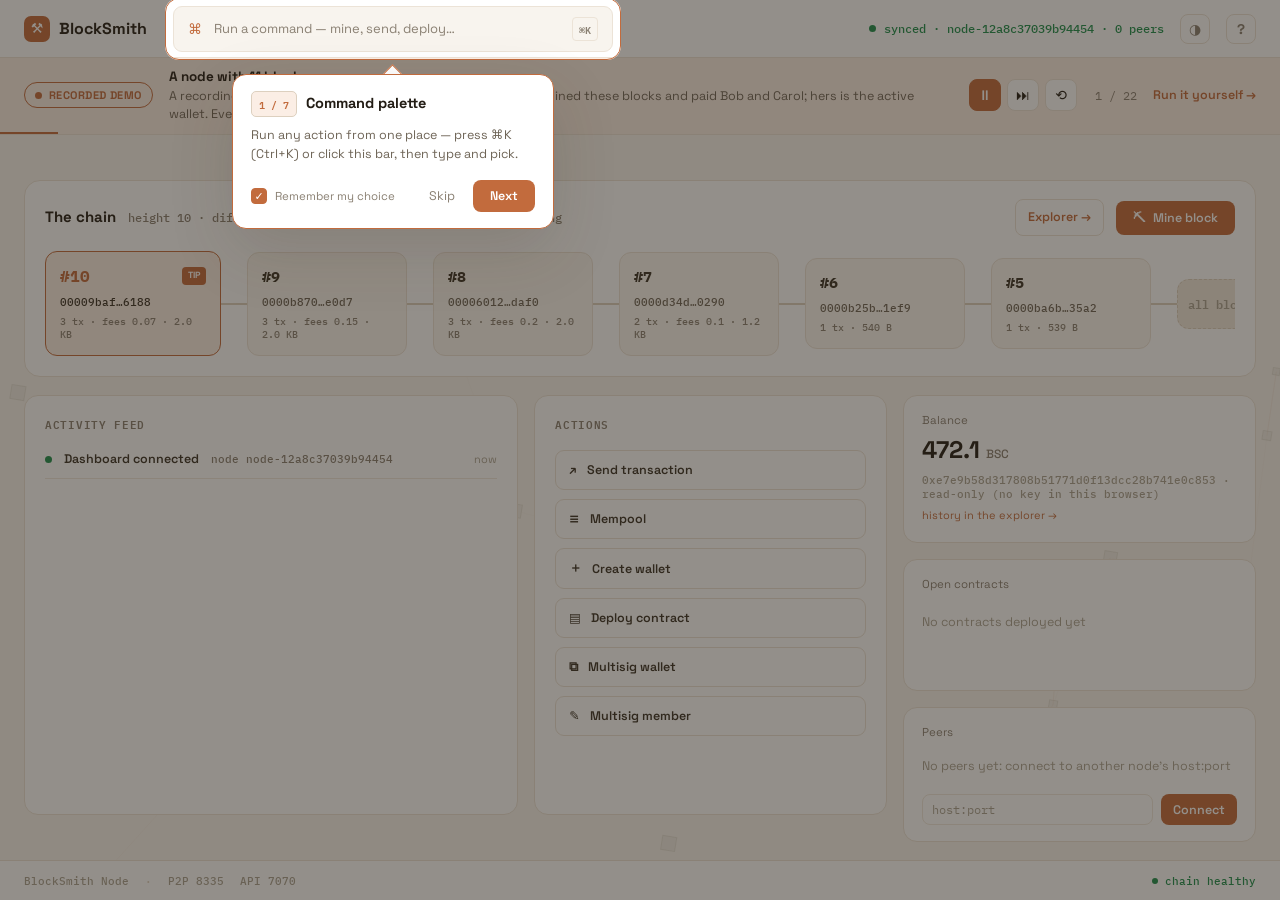
==== docs/demo/index.html @ db87a7ed "feat(demo): the published demo: a real recording under docs/demo, links, docs #401 docs/demo is the " ====
<!DOCTYPE html>
<html lang="en">
<head>
    <meta charset="UTF-8">
    <meta name="viewport" content="width=device-width, initial-scale=1.0">
    <title>BlockSmith Demo: a recorded node</title>
    <meta name="description" content="The BlockSmith dashboard replaying what a real node answered: blocks, transactions, contracts, a second node and a reorganisation.">
    <link rel="preconnect" href="https://fonts.googleapis.com">
    <link rel="preconnect" href="https://fonts.gstatic.com" crossorigin>
    <link href="https://fonts.googleapis.com/css2?family=Space+Grotesk:wght@400;500;600;700&family=IBM+Plex+Mono:wght@400;500;600&display=swap" rel="stylesheet">
    <link rel="stylesheet" href="style.css">
    <link rel="stylesheet" href="demo.css">
    <script>
        // Set the theme before first paint to avoid a flash of the wrong palette.
        (function () {
            var t;
            try { t = localStorage.getItem("bs_theme"); } catch (e) {}
            if (!t) t = (window.matchMedia && window.matchMedia("(prefers-color-scheme: light)").matches) ? "light" : "dark";
            if (t === "light") document.documentElement.setAttribute("data-theme", "light");
        })();
    </script>
</head>
<body>
<div id="app">
    <canvas id="bg" aria-hidden="true"></canvas>

    <!-- TOP BAR -->
    <header class="topbar">
        <div class="brand">
            <span class="brand-mark" aria-hidden="true">&#9874;</span>BlockSmith
        </div>

        <button id="palette-trigger" class="palette-trigger" data-tour="palette" type="button">
            <span class="palette-icon" aria-hidden="true">&#8984;</span>
            <span class="palette-placeholder">Run a command &mdash; mine, send, deploy&hellip;</span>
            <span class="kbd">&#8984;K</span>
        </button>

        <div id="sync" class="sync">
            <span class="dot dot-green"></span><span id="sync-text">connecting&hellip;</span>
        </div>

        <button id="lock-btn" class="lock-btn" type="button" hidden></button>
        <button id="theme-toggle" class="icon-btn" type="button" title="Toggle light / dark">&#9681;</button>
        <button id="help-btn" class="icon-btn" type="button" title="Restart the tour">?</button>
    </header>

    <!-- MAIN -->
    <main class="main">
        <div id="deck" class="main-inner">

            <!-- CHAIN HERO -->
            <section class="hero" data-tour="chain">
                <div class="hero-head">
                    <span class="hero-title">The chain</span>
                    <span id="hero-meta" class="hero-meta mono"></span>
                    <a id="explore-link" class="hero-explore" href="#/blocks" data-tour="explore">Explorer &rarr;</a>
                    <button id="mine-btn" class="btn-accent" type="button">
                        <span aria-hidden="true">&#9935;</span> Mine block
                    </button>
                </div>
                <div id="chain-row" class="chain-row"></div>
            </section>

            <!-- BOTTOM GRID -->
            <div class="grid">
                <section class="panel feed" data-tour="feed">
                    <div class="panel-label">Activity feed</div>
                    <div id="feed-list" class="scroll-col"></div>
                </section>

                <section class="panel actions" data-tour="actions">
                    <div class="panel-label">Actions</div>
                    <button class="action-btn" data-action="send" type="button"><span aria-hidden="true">&#8599;</span> Send transaction</button>
                    <button class="action-btn" data-action="mempool" type="button"><span aria-hidden="true">&#8801;</span> Mempool</button>
                    <button class="action-btn" data-action="wallet" type="button"><span aria-hidden="true">&#65291;</span> Create wallet</button>
                    <button class="action-btn" data-action="deploy" type="button"><span aria-hidden="true">&#9636;</span> Deploy contract</button>
                    <button class="action-btn" data-action="multisig" type="button"><span aria-hidden="true">&#10697;</span> Multisig wallet</button>
                    <button class="action-btn" data-action="member" type="button"><span aria-hidden="true">&#9998;</span> Multisig member</button>
                </section>

                <section class="side" data-tour="side">
                    <div class="panel balance-card">
                        <div class="card-label">Balance</div>
                        <div class="balance-value"><span id="balance-amount">&mdash;</span> <span class="balance-unit">BSC</span></div>
                        <div id="balance-address" class="mono balance-address">no active wallet</div>
                        <a id="balance-explore" class="x-link balance-explore" href="#/blocks" hidden>history in the explorer &rarr;</a>
                    </div>
                    <div class="panel contracts-card">
                        <div class="card-label">Open contracts</div>
                        <div id="contract-list" class="scroll-col"></div>
                    </div>
                    <div class="panel peers-card" data-tour="peers">
                        <div class="card-label">Peers <span id="peer-count" class="peer-count"></span></div>
                        <div id="peer-list" class="scroll-col"></div>
                        <form id="peer-form" class="peer-form" autocomplete="off">
                            <input id="peer-address" class="mono" type="text" placeholder="host:port" aria-label="Peer address (host:port)" spellcheck="false">
                            <button id="peer-connect" class="btn-accent" type="submit">Connect</button>
                        </form>
                    </div>
                </section>
            </div>

        </div>

        <!-- EXPLORER (Sprint 27b): shown instead of the deck for #/blocks, #/block/N, #/tx/ID, #/address/A -->
        <div id="explorer" class="main-inner explorer" hidden>
            <div class="x-head">
                <a class="x-back" href="#/">&larr; Dashboard</a>
                <a class="x-home" href="#/blocks">Explorer</a>
                <form id="explorer-search" class="x-search" autocomplete="off">
                    <input id="explorer-query" class="mono" type="search" placeholder="Block height, block hash, transaction id or address" aria-label="Search the chain" spellcheck="false">
                    <button class="btn-accent" type="submit">Search</button>
                </form>
            </div>
            <div id="explorer-body"></div>
        </div>
    </main>

    <!-- FOOTER -->
    <footer class="footer">
        <div class="footer-inner mono">
            <span>BlockSmith Node</span>
            <span class="footer-sep">&middot;</span>
            <span id="footer-p2p">P2P &mdash;</span>
            <span id="footer-api">API &mdash;</span>
            <span id="footer-health" class="footer-health"><span class="dot dot-green"></span>chain healthy</span>
        </div>
    </footer>

    <!-- Overlay roots: palette, drawer, toast, tour are built by app.js -->
    <div id="overlay-root"></div>
</div>

<!-- The recorded demo (Sprint 28): built by DemoSite, do not edit. recording.js is what a real node
     answered; demo.js answers the dashboard from it. app.js is the node's dashboard, unchanged. -->
<script src="recording.js"></script>
<script src="demo.js"></script>
<script src="app.js"></script>
</body>
</html>
---- docs/demo/style.css ----
/*
 * BlockSmith dashboard - "command deck" redesign.
 *
 * Single-screen layout: top bar / centered main (chain hero + bottom grid) /
 * footer, over a background canvas. Two themes (Clay dark / Clay) expressed as
 * CSS-variable palettes keyed by role; the light theme overrides on
 * :root[data-theme="light"]. app.js flips data-theme on <html>.
 */

:root {
    /* Clay dark (default) */
    --bg: #12100c;
    --card: #1c1712;
    --border: #2e2820;
    --divider: #241f18;
    --soft: #3a3226;
    --chip: #191510;
    --dashed: #181410;
    --tint: #251a11;
    --accent: #e0894c;
    --accent-hover: #ed975a;
    --on-accent: #20120a;
    --text: #f0ebe2;
    --text-soft: #ddd4c5;
    --text-mid: #b0a794;
    --muted: #8f8677;
    --muted2: #6f675a;
    --hover-border: #4a4030;
    --green: #6fd6a0;
    --amber: #e0a24e;
    --hash-tag-bg: #17271d;
    --err-bg: #2a140e;
    --err-border: #4a231a;
    --err-text: #f08a6a;

    --shadow-lg: 0 24px 70px rgba(0, 0, 0, .6);
    --shadow-drawer: -20px 0 60px rgba(0, 0, 0, .5);
    --shadow-toast: 0 16px 44px rgba(0, 0, 0, .5);
    --shadow-bubble: 0 22px 64px rgba(0, 0, 0, .6);
    --dim: rgba(8, 6, 4, .74);
    --backdrop: rgba(8, 6, 4, .62);

    /* Background canvas node/line colour (accent + muted RGB triples). */
    --canvas-accent: 224, 137, 76;
    --canvas-muted: 126, 114, 96;

    --font-ui: 'Space Grotesk', system-ui, -apple-system, 'Segoe UI', Roboto, sans-serif;
    --font-mono: 'IBM Plex Mono', ui-monospace, 'Cascadia Code', Consolas, monospace;
}

:root[data-theme="light"] {
    /* Clay (light) */
    --bg: #f8f4ee;
    --card: #ffffff;
    --border: #ece3d7;
    --divider: #f0e9de;
    --soft: #ddd0bf;
    --chip: #faf6f0;
    --dashed: #f1e9dd;
    --tint: #fbeee5;
    --accent: #c26b3d;
    --accent-hover: #b25f31;
    --on-accent: #ffffff;
    --text: #221c14;
    --text-soft: #3a3226;
    --text-mid: #6e6456;
    --muted: #8a8073;
    --muted2: #aba393;
    --hover-border: #d8cbb8;
    --green: #1f8f4e;
    --amber: #d08a2a;
    --hash-tag-bg: #e3f3ea;
    --err-bg: #fdeee2;
    --err-border: #f0cdb6;
    --err-text: #b23c1e;

    --shadow-lg: 0 24px 70px rgba(70, 52, 34, .16);
    --shadow-drawer: -20px 0 60px rgba(70, 52, 34, .16);
    --shadow-toast: 0 16px 44px rgba(70, 52, 34, .16);
    --shadow-bubble: 0 22px 64px rgba(70, 52, 34, .16);
    --dim: rgba(40, 32, 22, .5);
    --backdrop: rgba(40, 32, 22, .4);

    --canvas-accent: 194, 107, 61;
    --canvas-muted: 171, 163, 147;
}

* { box-sizing: border-box; }

html, body { margin: 0; height: 100%; }

body {
    background: var(--bg);
    color: var(--text);
    font-family: var(--font-ui);
    line-height: 1.5;
}

.mono { font-family: var(--font-mono); }

::placeholder { color: var(--muted2); }

#app {
    height: 100vh;
    display: flex;
    flex-direction: column;
    background: var(--bg);
    color: var(--text);
    overflow: hidden;
    position: relative;
}

#bg {
    position: absolute;
    inset: 0;
    width: 100%;
    height: 100%;
    z-index: 0;
    pointer-events: none;
}

/* ===== Keyframes ===== */
@keyframes bsPulse { 0%, 100% { opacity: 1; } 50% { opacity: .35; } }
@keyframes bsIn { from { opacity: 0; transform: translateY(8px); } to { opacity: 1; transform: none; } }
@keyframes bsDrawer { from { transform: translateX(24px); opacity: 0; } to { transform: none; opacity: 1; } }
@keyframes bsToast { from { transform: translateY(16px); opacity: 0; } to { transform: none; opacity: 1; } }

/* ===== Shared bits ===== */
.dot {
    width: 7px;
    height: 7px;
    border-radius: 50%;
    flex: none;
    display: inline-block;
}
.dot-green { background: var(--green); }
.dot-accent { background: var(--accent); }
.dot-amber { background: var(--amber); }

.btn-accent {
    background: var(--accent);
    color: var(--on-accent);
    border: none;
    border-radius: 8px;
    padding: 9px 17px;
    font-family: inherit;
    font-weight: 600;
    font-size: 12.5px;
    cursor: pointer;
    display: inline-flex;
    align-items: center;
    gap: 7px;
}
.btn-accent:hover { background: var(--accent-hover); }

.icon-btn {
    width: 30px;
    height: 30px;
    flex: none;
    border-radius: 8px;
    border: 1px solid var(--border);
    background: transparent;
    color: var(--muted);
    font-family: inherit;
    font-weight: 700;
    font-size: 14px;
    cursor: pointer;
}
.icon-btn:hover { border-color: var(--accent); color: var(--accent); }

/* ===== Top bar ===== */
.topbar {
    height: 58px;
    flex: none;
    background: var(--card);
    border-bottom: 1px solid var(--border);
    display: flex;
    align-items: center;
    padding: 0 24px;
    gap: 16px;
    position: relative;
    z-index: 1;
}

.brand {
    display: flex;
    align-items: center;
    gap: 9px;
    font-weight: 700;
    font-size: 16px;
}
.brand-mark {
    width: 26px;
    height: 26px;
    border-radius: 7px;
    background: var(--accent);
    color: var(--on-accent);
    display: flex;
    align-items: center;
    justify-content: center;
    font-size: 14px;
}

.palette-trigger {
    flex: 1;
    max-width: 440px;
    margin-left: 10px;
    display: flex;
    align-items: center;
    gap: 12px;
    background: var(--bg);
    border: 1px solid var(--border);
    border-radius: 9px;
    padding: 10px 14px;
    cursor: pointer;
    font-family: inherit;
    text-align: left;
}
.palette-trigger:hover { border-color: var(--hover-border); }
.palette-icon { font-size: 14px; color: var(--accent); }
.palette-placeholder { font-size: 13px; color: var(--muted); }
.kbd {
    margin-left: auto;
    font: 600 10px var(--font-mono);
    color: var(--muted);
    border: 1px solid var(--border);
    border-radius: 4px;
    padding: 2px 6px;
}

.sync {
    margin-left: auto;
    display: flex;
    align-items: center;
    gap: 8px;
    font: 500 12px var(--font-mono);
    color: var(--green);
}
.sync .dot { animation: bsPulse 2.6s ease-in-out infinite; }
.sync.stale { color: var(--err-text); }
.sync.stale .dot { background: var(--err-text); animation: none; }

/* ===== Main ===== */
.main {
    flex: 1;
    min-height: 0;
    overflow: auto;
    display: flex;
    position: relative;
    z-index: 1;
}
.main-inner {
    width: 100%;
    max-width: 1560px;
    margin: auto;
    padding: 24px;
    display: flex;
    flex-direction: column;
    gap: 18px;
}

/* ===== Chain hero ===== */
.hero {
    background: var(--card);
    border: 1px solid var(--border);
    border-radius: 16px;
    padding: 18px 20px;
    flex: none;
}
.hero-head {
    display: flex;
    align-items: center;
    gap: 12px;
    margin-bottom: 15px;
}
.hero-title { font-weight: 700; font-size: 15px; }
.hero-meta { font: 500 11.5px var(--font-mono); color: var(--muted); }
.hero-head .hero-explore { margin-left: auto; }
.hero-explore {
    font-weight: 600;
    font-size: 12.5px;
    color: var(--accent);
    text-decoration: none;
    padding: 8px 12px;
    border-radius: 8px;
    border: 1px solid var(--border);
    white-space: nowrap;
}
.hero-explore:hover { border-color: var(--accent); background: var(--tint); }

.chain-row {
    display: flex;
    align-items: center;
    gap: 0;
    overflow-x: auto;
    padding-bottom: 2px;
}
.conn { width: 26px; height: 2px; background: var(--soft); flex: none; }

.block {
    flex: none;
    border-radius: 12px;
    padding: 14px;
}
a.block { display: block; text-decoration: none; color: inherit; }
a.block:hover { border-color: var(--accent); }
a.genesis { display: block; text-decoration: none; }
a.genesis:hover { border-color: var(--accent); color: var(--accent); }
.block-older {
    width: 160px;
    background: var(--chip);
    border: 1px solid var(--border);
}
.block-tip {
    width: 176px;
    background: var(--tint);
    border: 1px solid var(--accent);
    animation: bsIn .3s ease both;
}
.block-top {
    display: flex;
    align-items: center;
    justify-content: space-between;
}
.block-num { font: 700 15px var(--font-mono); color: var(--text-soft); }
.block-tip .block-num { font-size: 16px; color: var(--accent); }
.tip-badge {
    font-size: 9px;
    font-weight: 700;
    color: var(--on-accent);
    background: var(--accent);
    padding: 2px 6px;
    border-radius: 4px;
}
.block-hash { font: 500 11px var(--font-mono); color: var(--text-mid); margin-top: 9px; word-break: break-all; }
.block-tip .block-hash { color: var(--text-soft); }
.block-meta { font: 500 10px var(--font-mono); color: var(--muted); margin-top: 6px; }

.genesis {
    width: 120px;
    flex: none;
    background: var(--dashed);
    border: 1px dashed var(--soft);
    border-radius: 12px;
    padding: 14px 8px;
    text-align: center;
    font: 600 12px var(--font-mono);
    color: var(--muted2);
}

/* ===== Bottom grid ===== */
.grid {
    display: grid;
    grid-template-columns: 1.4fr 1fr 1fr;
    gap: 16px;
    height: 420px;
}

.panel {
    background: var(--card);
    border: 1px solid var(--border);
    border-radius: 14px;
    padding: 18px 20px;
}

.panel-label {
    font: 600 10.5px var(--font-mono);
    color: var(--muted);
    text-transform: uppercase;
    letter-spacing: .7px;
    margin-bottom: 8px;
}

.feed, .actions { display: flex; flex-direction: column; min-height: 0; }
.actions { gap: 9px; }

.scroll-col {
    display: flex;
    flex-direction: column;
    overflow: auto;
}

/* Activity feed rows */
.feed-row {
    display: flex;
    align-items: center;
    gap: 12px;
    padding: 9px 0;
    border-bottom: 1px solid var(--divider);
}
.feed-title { font-weight: 600; font-size: 12.5px; color: var(--text-soft); flex: none; }
.feed-meta {
    font: 500 11px var(--font-mono);
    color: var(--muted);
    overflow: hidden;
    text-overflow: ellipsis;
    white-space: nowrap;
}
.feed-time { margin-left: auto; font-size: 11px; color: var(--muted2); flex: none; }
.feed-empty { font-size: 12.5px; color: var(--muted2); padding: 9px 0; }

/* Action buttons */
.action-btn {
    display: flex;
    align-items: center;
    gap: 10px;
    padding: 11px 13px;
    border-radius: 9px;
    border: 1px solid var(--border);
    background: transparent;
    font-family: inherit;
    font-weight: 600;
    font-size: 12.5px;
    color: var(--text-soft);
    cursor: pointer;
    text-align: left;
}
.action-btn:hover { border-color: var(--accent); background: var(--tint); }

/* Right column */
.side { display: flex; flex-direction: column; gap: 16px; min-height: 0; }
.balance-card { flex: none; padding: 16px 18px; }
.contracts-card { flex: 1; min-height: 132px; display: flex; flex-direction: column; padding: 16px 18px; }
.card-label { font-size: 11.5px; color: var(--muted); }
.contracts-card .card-label { margin-bottom: 10px; }
.balance-value { font-size: 24px; font-weight: 700; margin-top: 3px; }
.balance-unit { font-size: 12px; color: var(--muted); font-weight: 500; }
.balance-address { font: 500 10.5px var(--font-mono); color: var(--muted2); margin-top: 5px; word-break: break-all; cursor: pointer; }
.balance-address:hover { color: var(--accent); }

.contract-row {
    display: flex;
    align-items: center;
    gap: 8px;
    padding: 9px 0;
    border-bottom: 1px solid var(--divider);
    cursor: pointer;
}
.contract-row:hover { background: var(--tint); }
.contract-row.claimed { opacity: .6; cursor: default; }
.contract-row.claimed:hover { background: transparent; }
.contract-amount { font: 700 12px var(--font-mono); flex: none; }
.contract-tag {
    font-size: 8.5px;
    font-weight: 700;
    padding: 2px 6px;
    border-radius: 4px;
    flex: none;
}
.contract-tag.multi { color: var(--accent); background: var(--tint); }
.contract-tag.hash { color: var(--green); background: var(--hash-tag-bg); }
.contract-tag.other { color: var(--muted); background: var(--chip); }
.contract-id { margin-left: auto; font: 500 10.5px var(--font-mono); color: var(--muted2); flex: none; }
/* Peers (Sprint 26c) */
.peers-card { flex: none; display: flex; flex-direction: column; padding: 16px 18px; }
.peers-card .card-label { margin-bottom: 6px; }
.peers-card .scroll-col { max-height: 168px; }
.peer-count { font: 700 10.5px var(--font-mono); color: var(--accent); margin-left: 4px; }
.peer-row {
    display: flex;
    align-items: center;
    gap: 8px;
    padding: 7px 0;
    border-bottom: 1px solid var(--divider);
    min-width: 0;
}
.peer-dir { flex: none; width: 14px; font-weight: 700; text-align: center; }
.peer-dir.outbound { color: var(--accent); }
.peer-dir.inbound { color: var(--muted); }
.peer-address { font: 600 11.5px var(--font-mono); flex: 1; min-width: 0; overflow: hidden; text-overflow: ellipsis; white-space: nowrap; }
.peer-id { font: 500 10.5px var(--font-mono); color: var(--muted2); flex: none; }
.peer-state { font-size: 8.5px; font-weight: 700; padding: 2px 6px; border-radius: 4px; flex: none; background: var(--tint); color: var(--muted); text-transform: lowercase; }
.peer-form { display: flex; gap: 8px; margin-top: 10px; }
.peer-form input {
    flex: 1;
    min-width: 0;
    font-size: 12px;
    padding: 7px 9px;
    border-radius: 8px;
    border: 1px solid var(--divider);
    background: transparent;
    color: inherit;
    outline: none;
}
.peer-form input:focus { border-color: var(--accent); }
.peer-form button { flex: none; padding: 7px 12px; }

.contract-empty { font-size: 12.5px; color: var(--muted2); padding: 9px 0; }

/* ===== Footer ===== */
.footer {
    flex: none;
    height: 40px;
    background: var(--card);
    border-top: 1px solid var(--border);
    display: flex;
    align-items: center;
    justify-content: center;
    position: relative;
    z-index: 1;
}
.footer-inner {
    width: 100%;
    max-width: 1560px;
    padding: 0 24px;
    display: flex;
    align-items: center;
    gap: 16px;
    font: 500 11px var(--font-mono);
    color: var(--muted2);
}
.footer-sep { color: var(--soft); }
.footer-health { margin-left: auto; display: flex; align-items: center; gap: 7px; color: var(--green); }
.footer-health .dot { width: 6px; height: 6px; }
.footer-health.stale { color: var(--err-text); }
.footer-health.stale .dot { background: var(--err-text); }

/* ===== Command palette ===== */
.backdrop {
    position: fixed;
    inset: 0;
    background: var(--backdrop);
    backdrop-filter: blur(3px);
    z-index: 40;   /* below both the palette-wrap (51) and the drawer-wrap (41) */
}
.palette-wrap {
    position: fixed;
    inset: 0;
    display: flex;
    align-items: flex-start;
    justify-content: center;
    padding-top: 14vh;
    z-index: 51;
}
.palette {
    width: 560px;
    max-width: 90vw;
    background: var(--card);
    border: 1px solid var(--soft);
    border-radius: 14px;
    box-shadow: var(--shadow-lg);
    overflow: hidden;
    animation: bsIn .16s ease both;
}
.palette-search {
    display: flex;
    align-items: center;
    gap: 12px;
    padding: 16px 18px;
    border-bottom: 1px solid var(--border);
}
.palette-search .palette-icon { font-size: 16px; }
.palette-search input {
    flex: 1;
    background: transparent;
    border: none;
    outline: none;
    color: var(--text);
    font-family: inherit;
    font-size: 15px;
}
.palette-list { padding: 8px; max-height: 340px; overflow: auto; }
.cmd {
    display: flex;
    align-items: center;
    gap: 13px;
    padding: 11px 12px;
    border-radius: 9px;
    cursor: pointer;
}
.cmd:hover, .cmd.active { background: var(--tint); }
.cmd-icon {
    width: 30px;
    height: 30px;
    flex: none;
    display: flex;
    align-items: center;
    justify-content: center;
    border-radius: 8px;
    background: var(--tint);
    color: var(--accent);
    font-size: 14px;
}
.cmd-label { font-weight: 600; font-size: 13.5px; color: var(--text); }
.cmd-hint { font-size: 11.5px; color: var(--muted); }

/* ===== Side drawer ===== */
.drawer-wrap {
    position: fixed;
    inset: 0;
    display: flex;
    justify-content: flex-end;
    z-index: 41;
}
.drawer {
    width: 420px;
    max-width: 92vw;
    height: 100%;
    background: var(--card);
    border-left: 1px solid var(--soft);
    box-shadow: var(--shadow-drawer);
    padding: 24px;
    display: flex;
    flex-direction: column;
    animation: bsDrawer .2s ease both;
    overflow: auto;
}
.drawer-head {
    display: flex;
    align-items: center;
    margin-bottom: 20px;
}
.drawer-title { font-weight: 700; font-size: 17px; }
.drawer-head .icon-btn { margin-left: auto; font-size: 16px; }
.drawer-form { display: flex; flex-direction: column; gap: 15px; }
.field { display: flex; flex-direction: column; gap: 7px; }
.field label {
    font: 500 11px var(--font-mono);
    color: var(--muted);
    text-transform: uppercase;
    letter-spacing: .5px;
}
.field input,
.field textarea,
.field select {
    background: var(--bg);
    border: 1px solid var(--border);
    border-radius: 9px;
    padding: 12px 14px;
    color: var(--text);
    font-family: var(--font-mono);
    font-size: 13px;
    outline: none;
}
.field input:focus,
.field textarea:focus { border-color: var(--accent); }
.field textarea { resize: vertical; min-height: 64px; font-size: 12px; word-break: break-all; }
.field-hint { font-size: 11px; color: var(--muted2); }
.drawer p.note { margin: 0; font-size: 13px; line-height: 1.6; color: var(--text-mid); }
.readout {
    background: var(--bg);
    border: 1px solid var(--border);
    border-radius: 9px;
    padding: 14px;
}
.readout-label {
    font: 500 10.5px var(--font-mono);
    color: var(--muted);
    text-transform: uppercase;
    letter-spacing: .5px;
}
.readout-value { font: 600 14px var(--font-mono); color: var(--accent); margin-top: 7px; word-break: break-all; }
.form-error {
    font-size: 12px;
    color: var(--err-text);
    background: var(--err-bg);
    border: 1px solid var(--err-border);
    border-radius: 8px;
    padding: 9px 12px;
    word-break: break-word;
}
.drawer-submit {
    margin-top: 4px;
    background: var(--accent);
    color: var(--on-accent);
    border: none;
    border-radius: 9px;
    padding: 13px;
    font-family: inherit;
    font-weight: 600;
    font-size: 13.5px;
    cursor: pointer;
}
.drawer-submit:hover { background: var(--accent-hover); }
.segmented { display: flex; gap: 8px; }
.seg-btn {
    flex: 1;
    padding: 10px;
    border-radius: 9px;
    border: 1px solid var(--border);
    background: transparent;
    color: var(--text-soft);
    font-family: inherit;
    font-weight: 600;
    font-size: 12px;
    cursor: pointer;
}
.seg-btn.active { border-color: var(--accent); background: var(--tint); }

/* Suggested fees + mempool drawer (Sprint 19d) */
.fee-suggest { margin-top: 4px; }
.fee-suggest .seg-btn { display: flex; flex-direction: column; gap: 3px; padding: 8px; }
.fee-suggest-label { font-size: 11px; color: var(--muted); font-weight: 500; }
.fee-suggest-value { font: 600 12px var(--font-mono); }
.mp-summary { font: 500 11.5px var(--font-mono); color: var(--muted); }
.mp-list { display: flex; flex-direction: column; }
.mp-row {
    display: flex;
    align-items: center;
    gap: 12px;
    padding: 10px 0;
    border-bottom: 1px solid var(--divider);
}
.mp-main { flex: 1; min-width: 0; }
.mp-title { font-weight: 600; font-size: 12.5px; color: var(--text-soft); }
.mp-meta {
    font: 500 11px var(--font-mono);
    color: var(--muted);
    margin-top: 3px;
    overflow: hidden;
    text-overflow: ellipsis;
    white-space: nowrap;
}
.mp-bump {
    flex: none;
    padding: 7px 10px;
    border-radius: 8px;
    border: 1px solid var(--border);
    background: transparent;
    color: var(--text-soft);
    font-family: inherit;
    font-weight: 600;
    font-size: 11.5px;
    cursor: pointer;
}
.mp-bump:hover { border-color: var(--accent); background: var(--tint); }

/* Browser wallet (Sprint 22c) */
.export-key { font-size: 11px; font-weight: 500; color: var(--text-mid); }
.mp-bump:disabled { opacity: .45; cursor: not-allowed; }

/* Encrypted keystore (Sprint 24a) */
.lock-btn {
    flex: none;
    height: 30px;
    padding: 0 11px;
    border-radius: 8px;
    border: 1px solid var(--border);
    background: transparent;
    color: var(--text-soft);
    font: 600 11.5px var(--font-mono);
    cursor: pointer;
}
.lock-btn[hidden] { display: none; }
.lock-btn.unlocked { border-color: var(--accent); color: var(--accent); }
.lock-btn.legacy { border-color: var(--err-border); color: var(--err-text); background: var(--err-bg); }
.unlock-root {
    position: fixed;
    inset: 0;
    z-index: 70;
    display: flex;
    align-items: center;
    justify-content: center;
    padding: 16px;
}
.unlock-root .backdrop { z-index: 0; }
.unlock-box {
    position: relative;
    width: 400px;
    max-width: 100%;
    background: var(--card);
    border: 1px solid var(--soft);
    border-radius: 14px;
    box-shadow: var(--shadow-drawer);
    padding: 22px;
    display: flex;
    flex-direction: column;
    gap: 14px;
}
.unlock-box p.note { margin: 0; font-size: 13px; line-height: 1.6; color: var(--text-mid); }

/* Multisig signing (Sprint 23b) */
.ms-status { flex: none; font: 600 11px var(--font-mono); color: var(--muted); }
.ms-status.ok { color: var(--accent); }

/* ===== Toast ===== */
.toast {
    position: fixed;
    bottom: 24px;
    left: 50%;
    transform: translateX(-50%);
    background: var(--tint);
    border: 1px solid var(--accent);
    color: var(--text);
    border-radius: 11px;
    padding: 13px 20px;
    font-size: 13px;
    font-weight: 600;
    box-shadow: var(--shadow-toast);
    z-index: 60;
    animation: bsToast .22s ease both;
    display: flex;
    align-items: center;
    gap: 10px;
}
.toast .toast-mark { color: var(--accent); }
.toast.error { border-color: var(--err-border); }
.toast.error .toast-mark { color: var(--err-text); }

/* ===== Onboarding tour (PR 2) ===== */
.tour-block { position: fixed; inset: 0; z-index: 90; }
.tour-spot {
    position: fixed;
    border-radius: 14px;
    box-shadow: 0 0 0 9999px var(--dim);
    border: 1.5px solid var(--accent);
    pointer-events: none;
    z-index: 91;
    transition: left .28s ease, top .28s ease, width .28s ease, height .28s ease;
}
.tour-bubble { position: fixed; width: 322px; z-index: 92; }
.tour-tail {
    position: absolute;
    width: 13px;
    height: 13px;
    background: var(--card);
    border-left: 1.5px solid var(--accent);
    border-top: 1.5px solid var(--accent);
}
.tour-body {
    position: relative;
    background: var(--card);
    border: 1.5px solid var(--accent);
    border-radius: 14px;
    padding: 16px 18px;
    box-shadow: var(--shadow-bubble);
    animation: bsIn .2s ease both;
}
.tour-top { display: flex; align-items: center; gap: 9px; margin-bottom: 9px; }
.tour-count {
    font: 600 10px var(--font-mono);
    color: var(--accent);
    background: var(--tint);
    border: 1px solid var(--soft);
    border-radius: 5px;
    padding: 3px 7px;
}
.tour-heading { font-weight: 700; font-size: 14.5px; color: var(--text); }
.tour-text { font-size: 12.5px; line-height: 1.55; color: var(--text-mid); }
.tour-foot { display: flex; align-items: center; gap: 12px; margin-top: 16px; }
.tour-remember { display: flex; align-items: center; gap: 8px; cursor: pointer; user-select: none; }
.tour-check {
    width: 16px;
    height: 16px;
    flex: none;
    border-radius: 4px;
    border: 1.5px solid var(--soft);
    background: transparent;
    display: flex;
    align-items: center;
    justify-content: center;
    color: var(--on-accent);
    font-size: 11px;
    font-weight: 700;
}
.tour-remember.on .tour-check { border-color: var(--accent); background: var(--accent); }
.tour-remember span:last-child { font-size: 11.5px; color: var(--muted); }
.tour-skip {
    margin-left: auto;
    background: transparent;
    border: none;
    color: var(--muted);
    font-family: inherit;
    font-size: 12.5px;
    cursor: pointer;
}
.tour-skip:hover { color: var(--text); }
.tour-next {
    background: var(--accent);
    color: var(--on-accent);
    border: none;
    border-radius: 8px;
    padding: 8px 17px;
    font-family: inherit;
    font-weight: 600;
    font-size: 12.5px;
    cursor: pointer;
}
.tour-next:hover { background: var(--accent-hover); }

/* Slim scrollbars for the capped lists. */
.scroll-col::-webkit-scrollbar,
.chain-row::-webkit-scrollbar,
.palette-list::-webkit-scrollbar { width: 8px; height: 8px; }
.scroll-col::-webkit-scrollbar-thumb,
.chain-row::-webkit-scrollbar-thumb,
.palette-list::-webkit-scrollbar-thumb { background: var(--soft); border-radius: 4px; }

/* Narrow screens: stack the bottom grid, let it grow. */
/* ===== Explorer (Sprint 27b) ===== */
.main-inner[hidden] { display: none; }
.explorer { margin-top: 0; margin-bottom: auto; max-width: 1180px; }
.x-head { display: flex; align-items: center; gap: 14px; flex-wrap: wrap; }
.x-back, .x-home { text-decoration: none; font-weight: 600; font-size: 12.5px; white-space: nowrap; }
.x-back { color: var(--muted); }
.x-back:hover { color: var(--accent); }
.x-home { color: var(--text); font-size: 15px; font-weight: 700; }
.x-search { display: flex; gap: 8px; flex: 1; min-width: 240px; }
.x-search input {
    flex: 1;
    min-width: 0;
    font-size: 12.5px;
    padding: 9px 12px;
    border-radius: 9px;
    border: 1px solid var(--border);
    background: var(--card);
    color: inherit;
    outline: none;
}
.x-search input:focus { border-color: var(--accent); }
.x-view { display: flex; flex-direction: column; gap: 16px; }
.x-panel { min-width: 0; }
.x-title { display: flex; align-items: baseline; gap: 12px; flex-wrap: wrap; margin-bottom: 12px; }
.x-title h1 { font-size: 19px; font-weight: 700; margin: 0; }
.x-title .x-nav { margin-left: auto; display: flex; gap: 14px; font-size: 12.5px; font-weight: 600; }
.x-link { color: var(--accent); text-decoration: none; }
.x-link:hover { text-decoration: underline; }
.x-dim { color: var(--muted2); }
.x-tag, .x-pill {
    font: 700 9.5px var(--font-mono);
    padding: 2px 7px;
    border-radius: 4px;
    background: var(--chip);
    color: var(--muted);
    text-transform: uppercase;
    letter-spacing: .4px;
    white-space: nowrap;
}
.x-pill.ok { color: var(--green); background: var(--hash-tag-bg); }
.x-pill.wait { color: var(--amber); background: var(--tint); }
.x-pill.in { color: var(--green); background: var(--hash-tag-bg); }
.x-pill.out { color: var(--accent); background: var(--tint); }

/* Chain totals */
.x-stats { display: grid; grid-template-columns: repeat(6, 1fr); gap: 12px; }
.x-stat { background: var(--card); border: 1px solid var(--border); border-radius: 12px; padding: 13px 15px; min-width: 0; }
.x-stat-label { font: 600 10px var(--font-mono); color: var(--muted); text-transform: uppercase; letter-spacing: .6px; }
.x-stat-value { font-size: 19px; font-weight: 700; margin-top: 3px; overflow: hidden; text-overflow: ellipsis; white-space: nowrap; }
.x-stat-unit { font-size: 11px; font-weight: 500; color: var(--muted); }

/* Label / value lines of a block, a transaction, an address */
.x-kv { display: grid; grid-template-columns: 170px 1fr; gap: 12px; padding: 9px 0; border-bottom: 1px solid var(--divider); }
.x-kv:last-child { border-bottom: none; }
.x-k { font-size: 12px; color: var(--muted); }
.x-v { font: 500 12.5px var(--font-mono); color: var(--text-soft); min-width: 0; overflow-wrap: anywhere; }

/* Lists: blocks, a block's transactions, an address's history */
.x-scroll { overflow-x: auto; }
.x-table { width: 100%; border-collapse: collapse; font: 500 12px var(--font-mono); }
.x-table th {
    text-align: left;
    font: 600 10px var(--font-mono);
    color: var(--muted);
    text-transform: uppercase;
    letter-spacing: .6px;
    padding: 0 12px 8px 0;
    white-space: nowrap;
}
.x-table td { padding: 9px 12px 9px 0; border-top: 1px solid var(--divider); white-space: nowrap; color: var(--text-soft); }
.x-table th.num, .x-table td.num { text-align: right; }
.x-table th:last-child, .x-table td:last-child { padding-right: 0; }
.x-table tr:hover td { background: var(--tint); }
.x-more, .x-pager button {
    margin-top: 12px;
    padding: 9px 14px;
    border-radius: 9px;
    border: 1px solid var(--border);
    background: transparent;
    color: var(--text-soft);
    font-family: inherit;
    font-weight: 600;
    font-size: 12.5px;
    cursor: pointer;
}
.x-more { width: 100%; }
.x-more:hover, .x-pager button:hover { border-color: var(--accent); background: var(--tint); }
.x-more:disabled, .x-pager button:disabled { opacity: .45; cursor: default; }
.x-more[hidden] { display: none; }
.x-pager { display: flex; align-items: center; gap: 12px; }
.x-pager span { font: 500 11.5px var(--font-mono); color: var(--muted); margin-top: 12px; }
.x-empty { font-size: 13px; color: var(--muted); padding: 18px 0; }
.balance-explore { display: inline-block; font-size: 11px; margin-top: 6px; }
.balance-explore[hidden] { display: none; }

@media (max-width: 1100px) {
    .x-stats { grid-template-columns: repeat(3, 1fr); }
}
@media (max-width: 640px) {
    .x-stats { grid-template-columns: repeat(2, 1fr); }
    .x-kv { grid-template-columns: 1fr; gap: 2px; }
    .x-table .opt { display: none; }
    .x-table { font-size: 11px; }
    .x-table th, .x-table td { padding-right: 8px; }
    .explorer { padding: 14px; }
    .x-panel { padding: 14px; }
    .x-search { flex-basis: 100%; }
    .hero-meta { display: none; }
}

@media (max-width: 900px) {
    .grid { grid-template-columns: 1fr; height: auto; }
    .feed .scroll-col { max-height: 220px; }
}

@media (prefers-reduced-motion: reduce) {
    .sync .dot,
    .block-tip,
    .palette,
    .drawer,
    .toast,
    .tour-body { animation: none; }
    .tour-spot { transition: none; }
}
---- docs/demo/demo.css ----
/*
 * BlockSmith recorded demo: the player's bar (Sprint 28b).
 * Sits between the top bar and the dashboard; uses the dashboard's own
 * colour variables, so it follows the dark / light theme.
 */
.demo-bar {
    flex: none;
    position: relative;
    z-index: 2;
    display: flex;
    align-items: center;
    gap: 16px;
    padding: 9px 24px 11px;
    background: var(--tint);
    border-bottom: 1px solid var(--border);
    color: var(--text);
}

.demo-badge {
    flex: none;
    display: inline-flex;
    align-items: center;
    gap: 7px;
    padding: 4px 10px;
    border: 1px solid var(--accent);
    border-radius: 999px;
    font-size: 11px;
    font-weight: 700;
    letter-spacing: .04em;
    text-transform: uppercase;
    color: var(--accent);
    white-space: nowrap;
}
.demo-rec {
    width: 7px;
    height: 7px;
    border-radius: 50%;
    background: var(--accent);
}

.demo-text {
    flex: 1;
    min-width: 0;
    display: flex;
    flex-direction: column;
    gap: 1px;
}
.demo-title {
    font-size: 13.5px;
    font-weight: 700;
    color: var(--text);
}
.demo-detail {
    font-size: 12.5px;
    line-height: 1.4;
    color: var(--text-mid);
}

.demo-controls {
    flex: none;
    display: flex;
    align-items: center;
    gap: 6px;
}
.demo-btn {
    width: 32px;
    height: 32px;
    border-radius: 8px;
    border: 1px solid var(--border);
    background: var(--card);
    color: var(--text);
    font-family: inherit;
    font-size: 14px;
    line-height: 1;
    cursor: pointer;
}
.demo-btn:hover:not(:disabled) { border-color: var(--accent); color: var(--accent); }
.demo-btn:focus-visible, .demo-run:focus-visible { outline: 2px solid var(--accent); outline-offset: 2px; }
.demo-btn:disabled { opacity: .4; cursor: default; }
.demo-btn[hidden] { display: none; }
.demo-play { background: var(--accent); border-color: var(--accent); color: var(--on-accent); }
.demo-play:hover:not(:disabled) { background: var(--accent-hover); color: var(--on-accent); }
.demo-count {
    min-width: 54px;
    text-align: right;
    font-size: 11.5px;
    color: var(--muted);
    white-space: nowrap;
}

.demo-run {
    flex: none;
    font-size: 12.5px;
    font-weight: 600;
    color: var(--accent);
    text-decoration: none;
    white-space: nowrap;
}
.demo-run:hover { text-decoration: underline; }

.demo-progress {
    position: absolute;
    left: 0;
    bottom: 0;
    height: 2px;
    width: 0;
    background: var(--accent);
    transition: width .4s ease;
}

@media (max-width: 900px) {
    .demo-bar { flex-wrap: wrap; gap: 8px 12px; padding: 9px 16px 11px; }
    .demo-text { order: 5; flex-basis: 100%; }
    .demo-controls { margin-left: auto; }
}
@media (max-width: 640px) {
    .demo-run { order: 6; }
    .demo-count { min-width: 0; }
}
@media (prefers-reduced-motion: reduce) {
    .demo-progress { transition: none; }
}
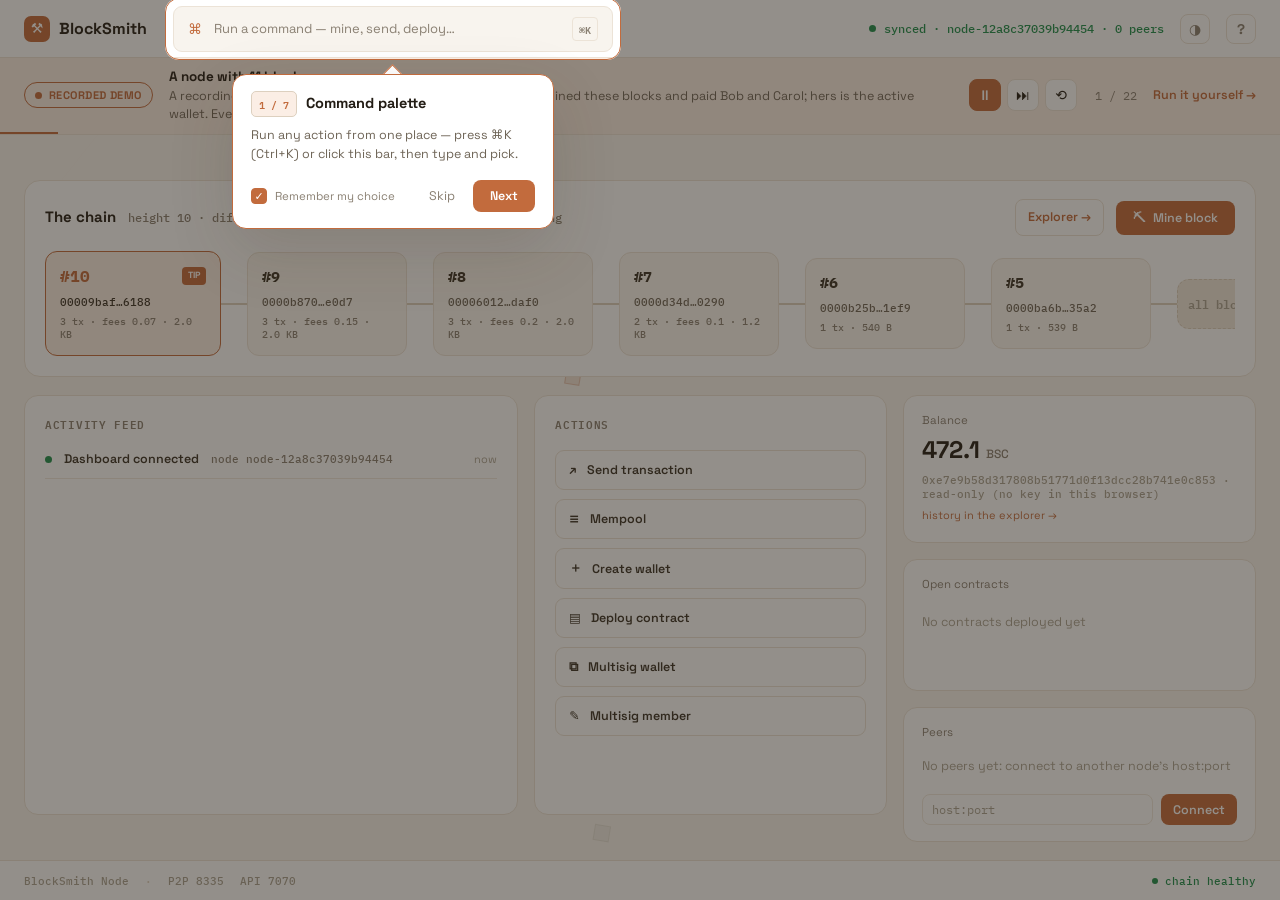
==== commit 8481e358: "fix(dashboard): inline icon, so the page never asks for /favicon.ico #407 The live check of the demo" ====
--- a/docs/demo/index.html
+++ b/docs/demo/index.html
@@ -5,6 +5,8 @@
     <meta name="viewport" content="width=device-width, initial-scale=1.0">
     <title>BlockSmith Demo: a recorded node</title>
     <meta name="description" content="The BlockSmith dashboard replaying what a real node answered: blocks, transactions, contracts, a second node and a reorganisation.">
+    <!-- Inline, so no request for /favicon.ico: the same page is served by a node and from a sub-folder (the demo). -->
+    <link rel="icon" href="data:image/svg+xml,%3Csvg xmlns='http://www.w3.org/2000/svg' viewBox='0 0 32 32'%3E%3Crect width='32' height='32' rx='7' fill='%23e0894c'/%3E%3Cpath d='M9 22l7-7m-3-4l4-4 6 6-4 4z' stroke='%2320120a' stroke-width='2.6' fill='none' stroke-linecap='round' stroke-linejoin='round'/%3E%3C/svg%3E">
     <link rel="preconnect" href="https://fonts.googleapis.com">
     <link rel="preconnect" href="https://fonts.gstatic.com" crossorigin>
     <link href="https://fonts.googleapis.com/css2?family=Space+Grotesk:wght@400;500;600;700&family=IBM+Plex+Mono:wght@400;500;600&display=swap" rel="stylesheet">
